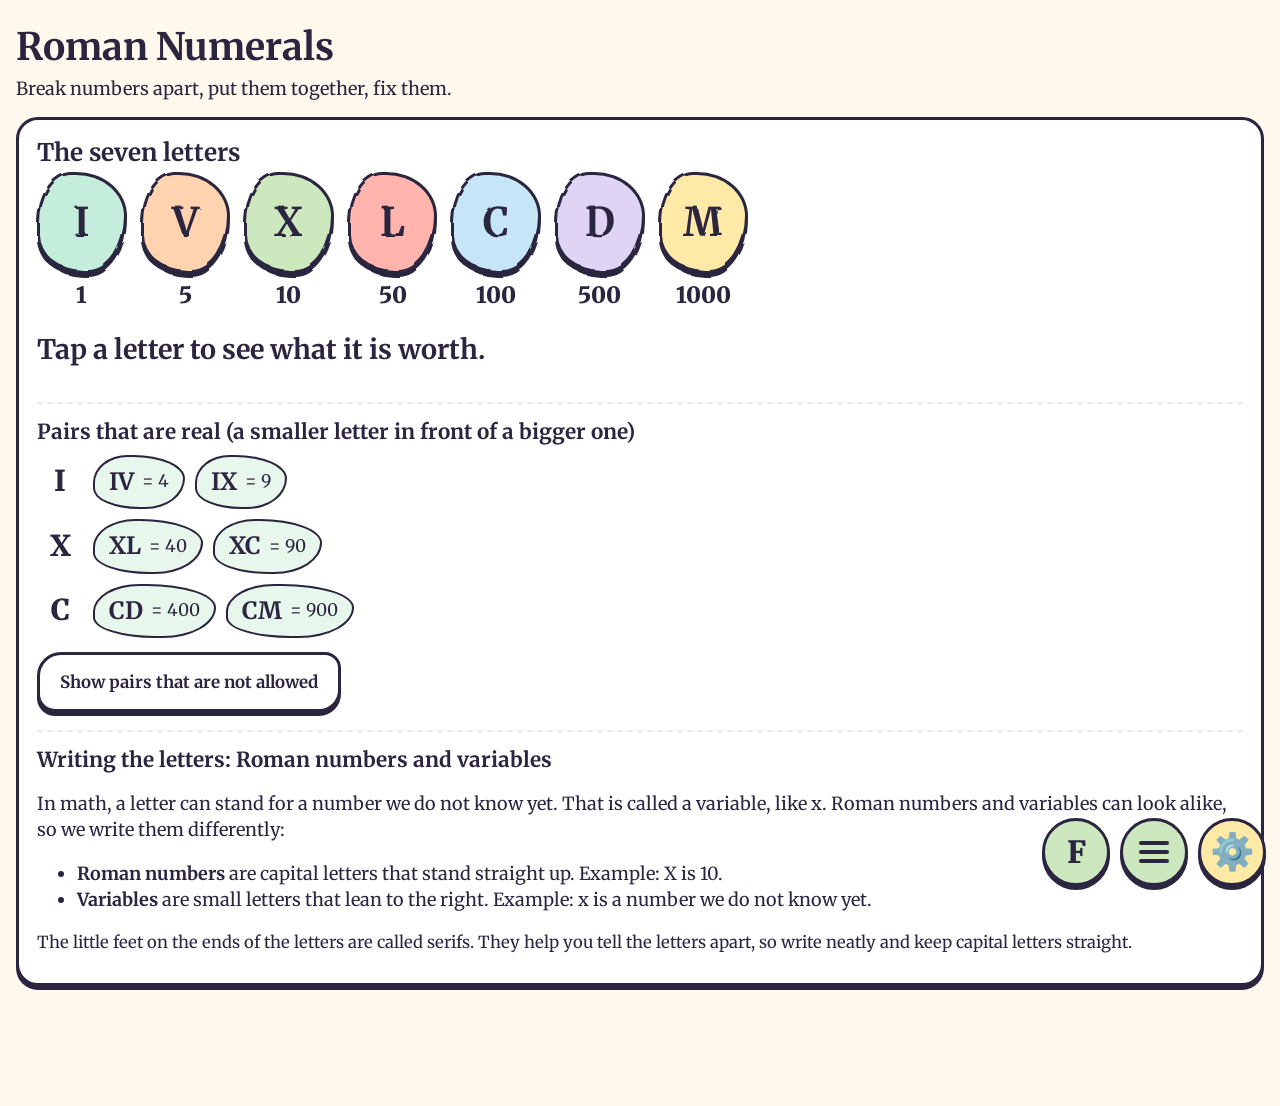
==== index.html @ a0f10895 "Group F, tab menu and gear in one lower-right row The three round buttons now sit in one fixed flex " ====
<!doctype html>
<html lang="en">
<head>
  <meta charset="utf-8">
  <meta name="viewport" content="width=device-width, initial-scale=1, viewport-fit=cover">
  <title>Roman Numerals</title>
  <link rel="stylesheet" href="base.css">
  <link id="look-css" rel="stylesheet" href="looks/sunny.css">
</head>
<body>
  <!-- Rough edges for tiles and boards -->
  <svg width="0" height="0" style="position:absolute" aria-hidden="true">
    <filter id="rough">
      <feTurbulence type="fractalNoise" baseFrequency="0.035" numOctaves="2" seed="7"/>
      <feDisplacementMap in="SourceGraphic" scale="4"/>
    </filter>
  </svg>

  <header class="top">
    <h1>Roman Numerals</h1>
    <p class="sub">Break numbers apart, put them together, fix them.</p>
  </header>

  <nav class="tabs drawer" id="tabs" role="tablist" aria-label="Tabs" hidden>
    <button class="tab-btn active" role="tab" data-tab="letters">Letters</button>
    <button class="tab-btn" role="tab" data-tab="rules">Rules</button>
    <button class="tab-btn" role="tab" data-tab="regroup">Regroup</button>
    <button class="tab-btn" role="tab" data-tab="fix">Fix It</button>
    <button class="tab-btn" role="tab" data-tab="addsub">Add &amp; Subtract</button>
    <button class="tab-btn" role="tab" data-tab="quiz">Quiz</button>
    <button class="tab-btn" role="tab" data-tab="history">Long Ago</button>
    <button class="tab-btn" role="tab" data-tab="purpose">Purpose</button>
  </nav>

  <main>
    <!-- LETTERS: the letters, then the pairs straight away -->
    <section class="tab active" id="tab-letters">
      <div class="layout single">
        <div class="play">
          <h2>The seven letters</h2>
          <div class="letter-row" id="letter-row"></div>
          <p class="big-value" id="letter-hint" aria-live="polite">Tap a letter to see what it is worth.</p>
          <div class="pair-box">
            <h3 id="pair-title">Pairs that are real</h3>
            <div class="pair-list" id="pair-list"></div>
            <button class="big-btn ghost" id="pair-more" type="button">Show pairs that are not allowed</button>
          </div>
          <div class="pair-box writing-box">
            <h3>Writing the letters: Roman numbers and variables</h3>
            <p>In math, a letter can stand for a number we do not know yet. That is called a variable, like x. Roman numbers and variables can look alike, so we write them differently:</p>
            <ul>
              <li><strong>Roman numbers</strong> are capital letters that stand straight up. Example: X is 10.</li>
              <li><strong>Variables</strong> are small letters that lean to the right. Example: x is a number we do not know yet.</li>
            </ul>
            <p class="note">The little feet on the ends of the letters are called serifs. They help you tell the letters apart, so write neatly and keep capital letters straight.</p>
          </div>
        </div>
      </div>
    </section>

    <!-- RULES: five rules on the left, examples on the right -->
    <section class="tab" id="tab-rules">
      <p class="note-box">These rules come from the ORMC unit notes. Rule IV is coming later.</p>
      <div class="split">
        <nav class="rule-list" id="rule-list" aria-label="Rules"></nav>
        <section class="play rule-panel" aria-live="polite">
          <h2 id="rule-title">Rule I</h2>
          <p id="rule-text"></p>
          <div id="rule-examples"></div>
        </section>
      </div>
      <p class="rules-foot">I one · V five · X ten · L fifty · C one hundred · D five hundred · M one thousand</p>
    </section>

    <!-- REGROUP: trading many small letters for one bigger one -->
    <section class="tab" id="tab-regroup">
      <div class="layout single">
        <div class="play">
          <h2>Trade many small letters for one bigger letter</h2>
          <p>Tap a card to watch the letters come together.</p>
          <div class="ladder" id="ladder"></div>

          <div class="pattern-box">
            <h3>Too many in a row? Use the short way</h3>
            <div class="short-forms" id="short-forms"></div>
          </div>

          <h2>Try it: add by putting letters together</h2>
          <p class="note">Put all the letters together. Break up any short ways. Put them in order. Make groups. Then write the short ways again.</p>
          <div class="workbench">
            <button class="big-btn" type="button" data-random="regroup" id="regroup-random" hidden>🎲 Random sum</button>
            <form class="entry" data-entry="regroup">
              <input id="regroup-input" type="text" autocomplete="off" placeholder="Or type your own, like XXVII + XVIII" maxlength="40" aria-label="Type a sum to regroup">
              <button class="big-btn" type="submit">Add it</button>
              <button class="big-btn ghost" type="button" data-undo="regroup">Undo</button>
            </form>
          </div>
          <div class="ledger" id="regroup-ledger" aria-live="polite"></div>
          <div class="controls">
            <button class="big-btn ghost" data-step="regroup" data-dir="-1">Back</button>
            <button class="big-btn ghost" data-play="regroup">Play steps</button>
            <button class="big-btn" data-step="regroup" data-dir="1">Next step</button>
          </div>
        </div>
      </div>
    </section>

    <!-- FIX IT: start with a bad numeral; rules broken sit above the steps -->
    <section class="tab" id="tab-fix">
      <div class="layout single">
        <div class="play">
          <div class="workbench">
            <div class="random-pair">
              <button class="big-btn" type="button" data-random="fixbad">🎲 Random wrong numeral</button>
              <button class="big-btn chili" type="button" data-random="fixbad" data-level="harder" aria-label="Harder wrong numeral, with two or more pairs broken" title="Harder: two or more pairs broken">🌶️</button>
            </div>
            <form class="entry" data-entry="fix">
              <input id="fix-input" type="text" autocomplete="off" placeholder="Or type your own, like IIII" maxlength="20" aria-label="Type your own numeral to fix">
              <button class="big-btn" type="submit">Fix it</button>
              <button class="big-btn ghost" type="button" data-undo="fix">Undo</button>
            </form>
          </div>
          <div class="verdict" id="fix-verdict" aria-live="polite"></div>
          <div class="rules-broken">
            <h3>Rules broken</h3>
            <ol class="broken" id="fix-rules"></ol>
          </div>
          <div class="ledger" id="fix-ledger" aria-live="polite"></div>
          <div class="controls">
            <button class="big-btn ghost" data-step="fix" data-dir="-1">Back</button>
            <button class="big-btn ghost" data-play="fix">Play steps</button>
            <button class="big-btn" data-step="fix" data-dir="1">Next step</button>
          </div>
        </div>
      </div>
    </section>

    <!-- ADD & SUBTRACT: one change per row; places lined up like a counting board -->
    <section class="tab" id="tab-addsub">
      <!-- One column: the working gets the full width, and How to read this sits below it. -->
      <div class="layout single">
        <div class="play">
          <div class="workbench">
            <div class="random-pair">
              <button class="big-btn" type="button" data-random="addsub">🎲 Random equation</button>
              <button class="big-btn chili" type="button" data-random="addsub" data-level="harder" aria-label="Harder random equation, with three numerals" title="Harder: three numerals">🌶️</button>
            </div>
            <form class="entry" data-entry="addsub">
              <input id="addsub-input" type="text" autocomplete="off" placeholder="Or type your own, like XLI + XIX" maxlength="40" aria-label="Type your own sum">
              <button class="big-btn" type="submit">Work it out</button>
              <button class="big-btn ghost" type="button" data-undo="addsub">Undo</button>
            </form>
          </div>
          <p class="think" id="addsub-think" hidden>Think first: what would you do next? Then press Next step.</p>
          <div class="ledger" id="addsub-ledger" aria-live="polite"></div>
          <div class="controls">
            <button class="big-btn ghost" data-step="addsub" data-dir="-1">Back</button>
            <button class="big-btn ghost" data-play="addsub">Play steps</button>
            <button class="big-btn ghost" data-all="addsub">Show all</button>
            <button class="big-btn" data-step="addsub" data-dir="1">Next step</button>
          </div>

          <section class="practice" aria-labelledby="practice-title">
            <h3 id="practice-title">Now practice explaining this problem and its answer</h3>
            <p class="note">Press Record, then explain each step out loud. Press Stop when you are done, and play it back to hear yourself. Recordings stay on this device, and they are gone when you close the page.</p>
            <p class="practice-problem" id="practice-problem" aria-live="polite">Make a problem first, then explain it.</p>
            <div class="controls">
              <button class="big-btn" type="button" id="rec-start">● Record</button>
              <button class="big-btn ghost" type="button" id="rec-stop" disabled>■ Stop</button>
            </div>
            <p class="note" id="rec-status" aria-live="polite"></p>
            <ol class="takes" id="takes"></ol>
          </section>
        </div>
        <aside class="ref">
          <h3>How to read this</h3>
          <p><strong>Regrouping</strong> (the usual way), all on one line: to take away, cross out what both numbers have, and trade a bigger letter down when one is missing. To add, put all the letters together. Then write what is left after the = sign and regroup it there (five I's make a V).</p>
          <p><strong>Counting board</strong> (in settings): line up the tens and ones, and work one column at a time.</p>
          <p class="note">These are two ways to practice. Change between them in settings.</p>
        </aside>
      </div>
    </section>

    <!-- QUIZ: letters and true / false / ambiguous -->
    <section class="tab" id="tab-quiz">
      <div class="layout">
        <div class="play">
          <div class="quiz-head">
            <span id="quiz-round">Round I</span>
            <span id="quiz-left"></span>
          </div>
          <div class="prompt" id="quiz-prompt"></div>
          <div class="options" id="quiz-options"></div>
          <p class="feedback" id="quiz-feedback" aria-live="polite"></p>
          <button class="big-btn" id="quiz-next" hidden>Next round</button>
        </div>
        <aside class="ref">
          <h3>How it works</h3>
          <p>Tap the answer. Five in a round. A miss comes back in a later round as a similar question.</p>
          <p class="note">Misses are kept only until you refresh the page, or until you press <strong>Forget my mistakes</strong> in settings.</p>
        </aside>
      </div>
    </section>

    <!-- LONG AGO -->
    <section class="tab" id="tab-history">
      <div class="history-grid">
        <article class="rule-card wide index-box" aria-labelledby="trivia-index">
          <h3 id="trivia-index">In this tab, at a glance</h3>
          <ul class="trivia-index">
            <li><a href="#trivia-app">Is this app how the Romans did it?</a>: how this app differs from counting stones on a board.</li>
            <li><a href="#trivia-math">How the Romans did math</a>: counting, adding and subtracting with stones.</li>
            <li><a href="#trivia-multiply">Multiplying with letters</a>: why it was hard, and what people probably did.</li>
            <li><a href="#trivia-compare">From the Roman way to our way</a>: the counting board compared with place value, and where our methods came from.</li>
            <li><a href="#trivia-other">Other ways to write numbers</a>: the Maya and China.</li>
            <li><a href="#trivia-past">Past 1000</a>, <a href="#trivia-zero">No zero</a>, <a href="#trivia-negative">No negative numbers</a>, <a href="#trivia-iv">IV or IIII?</a>: facts about the numerals themselves.</li>
            <li><a href="#trivia-time">Roman numbers through time</a>, <a href="#trivia-today">Where we still see them</a>, and <a href="#trivia-compare-table">Roman and our numbers</a>: a timeline, and where you can spot them now.</li>
            <li><a href="#trivia-multiply-tidbit">Did the Romans multiply?</a>: a short tidbit, with more to come.</li>
            <li><a href="#trivia-read">Read more</a>: sources for grown-ups.</li>
          </ul>
        </article>

        <article class="rule-card big-answer wide" id="trivia-app">
          <h3>Is this app how the Romans did it?</h3>
          <p>Not exactly. This app breaks numbers into letters, so you can see what each letter is worth. The Romans mostly counted with small stones on a board, and wrote only the answer with letters.</p>
        </article>

        <article class="rule-card wide" id="trivia-math">
          <h3>How the Romans did math</h3>
          <div class="subtabs" role="tablist" aria-label="Count, add or subtract">
            <button class="subtab active" data-sub="count" aria-pressed="true">Count</button>
            <button class="subtab" data-sub="add" aria-pressed="false">Add</button>
            <button class="subtab" data-sub="subtract" aria-pressed="false">Subtract</button>
          </div>
          <section class="subpanel active" data-panel="count">
            <p>They counted with small stones called <em>calculi</em>, Latin for "little stones". Each column is a place: tens, then ones.</p>
            <div class="figure" data-figure="4,7"></div>
            <p class="caption-small">47: 4 stones in the tens column, 7 in the ones.</p>
          </section>
          <section class="subpanel" data-panel="add">
            <p>Put the first number on the board. Then add the second number's stones to the same columns.</p>
            <h4>23 + 14</h4>
            <div class="demo" data-demo="add-simple"></div>
            <h4>27 + 18: a trade</h4>
            <p class="caption-small">7 + 8 is 15 ones. Ten ones trade for one ten.</p>
            <div class="demo" data-demo="add-carry"></div>
          </section>
          <section class="subpanel" data-panel="subtract">
            <p>Take the stones away. If a column is short, trade one stone from the column before for ten in this one. Romans had no negative numbers, so you trade first.</p>
            <h4>40 − 18</h4>
            <div class="demo" data-demo="subtract"></div>
          </section>
        </article>

        <article class="rule-card" id="trivia-past">
          <h3>Past 1000</h3>
          <p>The Romans put a line over a letter to make it a thousand times bigger. An overlined I is 1,000, which is the same as M. That is why this app stops at M.</p>
        </article>

        <article class="rule-card" id="trivia-zero">
          <h3>No zero</h3>
          <p>The Romans had no symbol for zero. In tables, they wrote the Latin word <em>nulla</em>, which means "none".</p>
        </article>

        <article class="rule-card" id="trivia-negative">
          <h3>No negative numbers</h3>
          <p>A sum below zero had no Roman answer. Roman accounts kept money <em>received</em> (<em>acceptum</em>) and money <em>spent</em> (<em>expensum</em>) in two lists.</p>
        </article>

        <article class="rule-card" id="trivia-iv">
          <h3>IV or IIII?</h3>
          <p>Both were used. The gates of the Colosseum use IIII for 4, but XL for 40. Clocks still use IIII. IV became the common form much later.</p>
        </article>

        <article class="rule-card wide" id="trivia-time">
          <h3>Roman numbers through time</h3>
          <ol class="timeline-visual">
            <li><span class="when">About 2,000 years ago</span><span class="what">Romans carve numbers in letters on buildings and monuments.</span></li>
            <li><span class="when">About 1,500 years ago</span><span class="what">In India, people learn to write numbers with place value and zero.</span></li>
            <li><span class="when">About 1,400 years ago</span><span class="what">Brahmagupta writes rules for doing math with zero (628 CE).</span></li>
            <li><span class="when">About 800 years ago</span><span class="what">Fibonacci brings these numbers to Europe (1202).</span></li>
            <li><span class="when">Today</span><span class="what">Roman numbers are still used for Super Bowls, clocks and book chapters.</span></li>
          </ol>
        </article>

        <article class="rule-card" id="trivia-today">
          <h3>Where we still see them</h3>
          <ul class="facts">
            <li><strong>Super Bowls.</strong> The NFL numbers them in Roman numerals. Super Bowl LIX was in February 2025.</li>
            <li><strong>Clocks.</strong> Many clock faces show IIII for 4.</li>
            <li><strong>Kings and queens.</strong> King Charles III.</li>
          </ul>
        </article>

        <article class="rule-card" id="trivia-compare-table">
          <h3>Roman and our numbers</h3>
          <table class="compare">
            <tr><th></th><th>Roman</th><th>Our numbers</th></tr>
            <tr><td>Symbols</td><td>I V X L C D M</td><td>0 1 2 3 4 5 6 7 8 9</td></tr>
            <tr><td>Zero</td><td>None</td><td>0</td></tr>
            <tr><td>Place</td><td>letters only</td><td>47 means 4 tens and 7 ones</td></tr>
          </table>
          <p class="note">Our numbers came from India, with zero and place value. That is why they are easier to add and subtract on paper.</p>
        </article>

        <article class="rule-card wide" id="trivia-multiply">
          <h3>Multiplying with letters</h3>
          <p>Adding and taking away are easy with letters, but multiplying is much harder. Nobody has found a Roman paper method for it. Most historians think Romans multiplied on the counting board, using pebbles and beads, and perhaps by doubling and halving.</p>
          <p>Our place-value numbers changed that. Each column holds one digit, so you can write the whole method on paper, column by column.</p>
          <p class="note">Historians still argue about exactly how Romans multiplied. The board is the best evidence; doubling is a likely guess.</p>
        </article>

        <article class="rule-card wide" id="trivia-compare">
          <h3>From the Roman way to our way</h3>
          <table class="compare">
            <tr><th></th><th>Counting board (stones)</th><th>Place value (ours)</th></tr>
            <tr><td>Where it was done</td><td>On a board, with pebbles</td><td>On paper, with digits</td></tr>
            <tr><td>Empty place</td><td>A blank line on the board</td><td>Zero</td></tr>
            <tr><td>Multiplying</td><td>Pebble by pebble, or by doubling</td><td>A grid of small products (the lattice method)</td></tr>
          </table>
          <p>The Indian system with zero reached Europe through Arabic mathematicians. Fibonacci's book of 1202 helped spread it. The grid for multiplying (the lattice method) came the same way, from India through Arab and Persian mathematicians. Fibonacci's book did not start it.</p>
        </article>

        <article class="rule-card" id="trivia-other">
          <h3>Other ways to write numbers</h3>
          <ul class="facts">
            <li><strong>The Maya (Central America).</strong> They counted in twenties, with a dot for one, a bar for five, and a shell for zero. Some say their zero was invented before the Indian one, but the dates are uncertain.</li>
            <li><strong>China.</strong> Counting rods were laid out on a board, and a place on the board gave the value. A blank space meant zero. They were used from long before Christ into the 1600s.</li>
          </ul>
        </article>

        <article class="rule-card" id="trivia-multiply-tidbit">
          <h3>Did the Romans multiply?</h3>
          <p>Most historians think yes. They multiplied on the counting board with pebbles, and maybe by doubling and halving. We do not know of a Roman way to multiply on paper with letters.</p>
          <p class="note">A tidbit for later: more examples will go here.</p>
        </article>

        <article class="rule-card wide" id="trivia-read">
          <h3>Read more (for grown-ups)</h3>
          <ul class="sources">
            <li><a href="https://en.wikipedia.org/wiki/Salamis_Tablet" target="_blank" rel="noopener">Salamis Tablet (Wikipedia)</a>: a Greek counting board of about 300 BCE, with its photograph</li>
            <li><a href="https://en.wikipedia.org/wiki/Roman_abacus" target="_blank" rel="noopener">Roman abacus (Wikipedia)</a>: the surviving hand abacus, and the counting board</li>
            <li><a href="https://en.wikipedia.org/wiki/Roman_numerals" target="_blank" rel="noopener">Roman numerals (Wikipedia)</a>: IV and IX, IIII on clock faces, and the Colosseum gates</li>
            <li><a href="https://arxiv.org/pdf/1206.4349" target="_blank" rel="noopener">Ancient Computers (arXiv)</a>: the seven columns of the hand abacus</li>
            <li><a href="https://cacm.acm.org/blogcacm/how-did-the-romans-calculate" target="_blank" rel="noopener">How did the Romans calculate? (ACM)</a></li>
            <li><a href="https://historyofinformation.com/detail.php?id=14" target="_blank" rel="noopener">Computus (History of Information)</a>: how <em>nulla</em> stood for zero</li>
            <li><a href="https://www.mentalfloss.com/article/24578/why-do-some-clocks-use-roman-numeral-iiii" target="_blank" rel="noopener">Why do some clocks use IIII? (Mental Floss)</a></li>
            <li><a href="https://doaj.org/article/a5e95ef46d4f4d79a282905f75a0bf1e" target="_blank" rel="noopener">Roman accounting terms (2023 article)</a></li>
            <li><a href="https://en.wikipedia.org/wiki/History_of_the_Hindu%E2%80%93Arabic_numeral_system" target="_blank" rel="noopener">History of the Hindu–Arabic numeral system (Wikipedia)</a></li>
            <li><a href="https://thenakedscientists.com/articles/questions/how-did-romans-multiply-their-numerals" target="_blank" rel="noopener">How did the Romans multiply their numerals? (Naked Scientists)</a>: doubling, and the counting board</li>
            <li><a href="https://en.wikipedia.org/wiki/Lattice_multiplication" target="_blank" rel="noopener">Lattice multiplication (Wikipedia)</a>: the grid method, and where it came from</li>
            <li><a href="https://en.wikipedia.org/wiki/Counting_rods" target="_blank" rel="noopener">Counting rods (Wikipedia)</a>: Chinese place value on a board</li>
            <li><a href="https://mayan.org/civilization/mayan-mathematics/" target="_blank" rel="noopener">Mayan mathematics (mayan.org)</a>: dot, bar and shell</li>
          </ul>
          <p class="note">Some dates and claims above come from popular web pages. Check them against a history book before quoting them in class. The Roman multiplication methods and the origin of the Maya zero are still uncertain.</p>
        </article>
      </div>
    </section>

    <!-- PURPOSE: why this site, what the children are learning, a note for parents, and every tab in detail -->
    <section class="tab" id="tab-purpose">
      <div class="history-grid">
        <article class="rule-card wide">
          <h2>Why we are doing this website</h2>
          <p>This website helps the children learn lesson six for the week of October twenty-sixth. It covers:</p>
          <ol class="purpose-list">
            <li>fixing Roman numerals, using the rules by ORMC (Tab IV, with the rules in Tab II)</li>
            <li>simple addition and subtraction with Roman numerals, without converting to Arabic numbers (Tab V)</li>
          </ol>
          <p>It also gives my child a way to do the homework on her own, with a quiz to warm up first (Tab VI).</p>
        </article>

        <article class="rule-card wide">
          <h2>For the learner: why we are doing this</h2>
          <p>Roman numerals are letters people used for counting long ago. You already know some, like I, V and X. In this lesson you will read them, fix them when they are wrong, and add and subtract them, without changing them into our numbers.</p>
          <p>Talk about these questions in class.</p>
          <ul class="think-list">
            <li>What do you enjoy most about this lesson?</li>
            <li>What do you find trickiest about Roman numerals?</li>
          </ul>
        </article>

        <article class="rule-card wide">
          <h2>A note to parents: why are we learning this?</h2>
          <p>This is a good question. The teacher's guide places it in a survey of the place-value system, noting that "students study Roman numerals, which are essentially decimal, but not place value" (page eight).</p>
          <h3>This is hard (an honest appraisal)</h3>
          <p>I still do not fully understand the purpose. Working on it with AI showed me how hard it is to explain what is going on and to write steps that make sense.</p>
          <p>My best reading is that the point is to add and subtract without going back to Arabic numerals, and to build a stronger foundation through steps that follow a method. That is my reading, not a certainty.</p>
          <h3>Rights and sharing</h3>
          <p>This website was made out of a parent's love for math, and from the frustration of watching my daughter struggle in a fast-paced class. I wanted something gentle she could work through at home, at her own speed.</p>
          <p>All rights are reserved by Oleg Gleizer and his organization, ORMC.</p>
          <p class="note">Feedback welcome. Please text me.</p>
        </article>

        <article class="rule-card wide">
          <details class="more-options">
            <summary>Show more: every tab, in detail</summary>
            <h3>Letters (Tab I)</h3>
            <p>The seven letters with their values in words. Pairs that exist are shown straight away; More shows pairs that never exist.</p>
            <h3>Rules (Tab II)</h3>
            <p>Each rule with examples: a short summary on the left and the full wording on the right. Rule four is still to come.</p>
            <h3>Regroup (Tab III)</h3>
            <p>A ladder of trades, such as five I's making a V. Tap a card to watch the letters come together.</p>
            <h3>Fix It (Tab IV)</h3>
            <p>A numeral written wrong on purpose, such as IIII or LXXXXVII. Press Next step to fix one part at a time.</p>
            <h3>Add &amp; Subtract (Tab V)</h3>
            <p>Type a sum such as XLI + XIX, or use the dice or chili for a random one. Each step makes one change, and the answer is regrouped after the equals sign.</p>
            <p class="note">Regrouping is the usual way. The counting board is a setting. Both are teaching models, not a documented Roman method.</p>
            <h3>Quiz (Tab VI)</h3>
            <p>Gentle warm-up questions on letters, and true or false statements about Roman numerals. A miss comes back later as a similar question.</p>
            <h3>Long Ago (Tab VII)</h3>
            <p>How people counted and wrote numbers long ago, from the Romans to the Maya and China. Numbers are allowed on this tab.</p>
            <h3>Purpose (Tab VIII)</h3>
            <p>This page: why the site exists, the questions for the learner, and the note for parents.</p>
            <h3>Tabs (triple-line menu, bottom right)</h3>
            <p>Tap the menu to show the tabs, then tap one to open it.</p>
            <h3>Settings (gear, bottom right)</h3>
            <p>Look, text size, step speed, calm motion, the Add &amp; Subtract method, and some ideas to try.</p>
          </details>
        </article>
      </div>
    </section>
  </main>

  <!-- Error panel: only shown when Show errors is on -->
  <div class="errors" id="errors" hidden>
    <strong>Errors</strong>
    <span id="errors-text"></span>
  </div>

  <div class="corner-row">
    <a class="corner-btn page-f" id="to-felix" href="felix.html" aria-label="F: go to the Felix page">F</a>
    <button class="corner-btn menu-btn" id="menu-btn" type="button" aria-label="Show tabs" aria-expanded="false" aria-controls="tabs">
      <svg viewBox="0 0 30 22" aria-hidden="true"><rect y="0" width="30" height="4" rx="2"/><rect y="9" width="30" height="4" rx="2"/><rect y="18" width="30" height="4" rx="2"/></svg>
    </button>
    <button class="gear" id="gear" aria-label="Settings" aria-expanded="false">⚙️</button>
  </div>
  <div class="drawer" id="drawer" hidden>
    <h3>Settings</h3>
    <h4>Look</h4>
    <div class="look-row" role="group" aria-label="Look">
      <button class="big-btn look-btn" data-look="candy" aria-pressed="false">Candy</button>
      <button class="big-btn look-btn" data-look="folder" aria-pressed="false">Folder</button>
      <button class="big-btn look-btn" data-look="garden" aria-pressed="false">Garden</button>
      <button class="big-btn look-btn" data-look="poster" aria-pressed="false">Poster</button>
      <button class="big-btn look-btn" data-look="sunny" aria-pressed="true">Sunny</button>
    </div>
    <h4>Pictures</h4>
    <a class="big-btn ghost" href="assets.html">Pictures to find (planning page)</a>
    <h4>Reading and motion</h4>
    <label class="field">Text size
      <select id="opt-size">
        <option value="normal">Normal</option>
        <option value="large">Large</option>
        <option value="xlarge">Extra large</option>
      </select>
    </label>
    <label class="field">Step speed
      <select id="opt-speed">
        <option value="3000">Slow</option>
        <option value="1600" selected>Normal</option>
        <option value="800">Quick</option>
      </select>
    </label>
    <label class="toggle"><input type="checkbox" id="opt-calm"> Calm motion (no bouncing)</label>
    <h4>Add &amp; Subtract</h4>
    <label class="field">How to add and take away
      <select id="opt-method">
        <option value="regroup" selected>Put letters together (regroup)</option>
        <option value="board">Counting board (by tens and ones)</option>
      </select>
    </label>
    <label class="toggle"><input type="checkbox" id="opt-showall"> Show all steps at once (off: one step at a time)</label>
    <h4>Regroup</h4>
    <label class="toggle"><input type="checkbox" id="opt-regroup-random"> Show the random button</label>
    <details class="more-options">
      <summary>Show more options</summary>
      <h4>Ideas to try</h4>
      <p class="note">Turn these on to see if they help. Tell me which to keep.</p>
      <label class="toggle"><input type="checkbox" id="opt-aloud"> Read each step aloud</label>
      <label class="toggle"><input type="checkbox" id="opt-bigtiles"> Bigger tiles</label>
      <label class="toggle"><input type="checkbox" id="opt-one"> Show only the current step</label>
      <h4>Help</h4>
      <label class="toggle"><input type="checkbox" id="opt-sound" checked> Sounds</label>
      <label class="toggle"><input type="checkbox" id="opt-pictures" checked> Pictures on steps</label>
      <label class="toggle"><input type="checkbox" id="opt-errors"> Show errors</label>
      <button class="big-btn" id="forget">Forget my mistakes</button>
      <p class="note" id="forget-note" aria-live="polite"></p>
    </details>
    <button class="big-btn ghost" id="drawer-close">Close</button>
  </div>

  <script src="roman.js"></script>
  <script src="shared.js"></script>
  <script src="app.js"></script>
</body>
</html>
---- base.css ----
/* Structure only. Every visual value (font, colour, border, radius, size, shadow) comes from a look file in looks/,
   which sets these variables: --font --font-size --font-head --paper --paper-image --card --card-ink --ink --ink-soft
   --edge --edge-style --r-card --r-btn --r-tile --r-tab --shadow --shadow-tile --btn-h --btn-fs --tile-w --tile-h --tile-fs
   --tile-ink --t-I --t-V --t-X --t-L --t-C --t-D --t-M --accent --good --bad --mark-good --mark-bad --link --dots
   --input-bg --filter --line-gap --gutter */

* { box-sizing: border-box; }

html { background: var(--paper); }

body {
  margin: 0;
  padding: 0 0 120px;
  font-family: var(--font);
  font-size: var(--font-size);
  line-height: 1.45;
  color: var(--ink);
  background-color: var(--paper);
  background-image: var(--paper-image, none);
  -webkit-tap-highlight-color: transparent;
}

h1, h2, h3, h4 { margin: 0.2em 0; color: var(--ink); line-height: 1.2; font-family: var(--font-head, var(--font)); }
h1 { font-size: 2.1em; }
h2 { font-size: 1.35em; }
h3 { font-size: 1.15em; }
h4 { font-size: 1.02em; margin-top: 0.8em; }
.sub, .hint, .note { margin: 0.2em 0 0.6em; }
.note { font-size: 0.92em; }

.top { padding: 16px var(--gutter, 16px) 4px; }

/* Tabs wrap onto more than one line rather than hiding tabs off to the side */
.tabs { display: flex; flex-wrap: wrap; gap: 10px; padding: 8px var(--gutter, 16px) 14px; }
.tab-btn {
  flex: 0 1 auto;
  min-height: 56px;
  padding: 0 18px;
  font: inherit;
  font-weight: bold;
  color: var(--ink);
  background: var(--card);
  border: var(--edge) var(--edge-style) var(--ink);
  border-radius: var(--r-tab);
  box-shadow: var(--shadow);
  cursor: pointer;
}
.tab-btn.active { background: var(--accent); transform: translateY(2px); box-shadow: none; }

main { padding: 0 var(--gutter, 16px); }
.tab { display: none; }
.tab.active { display: block; }

.layout { display: grid; gap: 16px; grid-template-columns: minmax(0, 1fr) minmax(240px, 320px); }
.play, .ref, .rule-card, .board, .drawer, .rule-panel {
  background: var(--card);
  color: var(--card-ink, var(--ink));
  border: var(--edge) var(--edge-style) var(--ink);
  border-radius: var(--r-card);
  box-shadow: var(--shadow);
}
.play, .ref { padding: 18px; }
.play > h2:first-child { margin-top: 0; }
@media (max-width: 760px) { .layout { grid-template-columns: 1fr; } }

/* Buttons and inputs */
.big-btn {
  min-height: var(--btn-h);
  padding: 0 20px;
  font: inherit;
  font-size: var(--btn-fs);
  font-weight: bold;
  color: var(--ink);
  background: var(--good);
  border: var(--edge) var(--edge-style) var(--ink);
  border-radius: var(--r-btn);
  box-shadow: var(--shadow);
  cursor: pointer;
}
.big-btn:active { transform: translateY(3px); box-shadow: none; }
.big-btn.ghost { background: var(--card); color: var(--card-ink, var(--ink)); }
.big-btn:disabled { opacity: 0.4; cursor: default; }
.big-btn:focus-visible, .tab-btn:focus-visible, .letter-row button:focus-visible, .look-btn:focus-visible, .rule-btn:focus-visible {
  outline: 4px solid var(--link);
  outline-offset: 3px;
}
.big-btn[aria-pressed="true"], .rule-btn[aria-pressed="true"] { outline: 4px solid var(--ink); outline-offset: 2px; }

.workbench { display: grid; gap: 12px; margin-bottom: 14px; }
.random-row { display: flex; flex-wrap: wrap; gap: 10px; }
.entry { display: flex; flex-wrap: wrap; gap: 10px; margin-bottom: 4px; }
.entry input {
  flex: 1 1 240px;
  min-height: var(--btn-h);
  padding: 0 16px;
  font: inherit;
  font-size: var(--btn-fs);
  color: #2b2540;
  background: var(--input-bg, #fff);
  border: var(--edge) var(--edge-style) var(--ink);
  border-radius: var(--r-btn);
  text-transform: uppercase;
}
.controls { display: flex; flex-wrap: wrap; gap: 10px; margin-top: 14px; }
.controls .big-btn { flex: 1 1 110px; }

/* Ledger: every shown step stays on screen, one under the other, newest at the bottom */
.ledger {
  display: grid;
  gap: 14px;
  align-content: start;
  min-height: 300px;
  max-height: 62vh;
  overflow-y: auto;
  padding: 4px 6px 4px 0;
}
.ledger .empty { font-size: 1.1em; margin: 40px 0; text-align: center; }
.step-row { display: grid; grid-template-columns: 38px minmax(0, 1fr); gap: 10px; align-items: start; }
.step-num {
  display: grid;
  place-items: center;
  width: 36px;
  height: 36px;
  font-weight: bold;
  color: #2b2540;
  background: var(--t-M);
  border: var(--edge) var(--edge-style) var(--ink);
  border-radius: 50%;
}
.step-row.current .step-num { background: var(--accent); }
.step-row .caption { font-size: 1.05em; margin: 2px 0 6px; }
.step-row .value { font-size: 1em; margin: 6px 0 0; font-weight: bold; }
.no-pictures .step-row .board, .no-pictures .eq-line { display: none; }

/* Equation line: the whole sum on one line, with parts that are done crossed out */
.eq-line { display: flex; flex-wrap: wrap; align-items: center; gap: 8px; margin: 4px 0 8px; font-size: 1.3em; font-weight: bold; }
.tok {
  padding: 4px 10px;
  border: 2px solid var(--ink);
  border-radius: var(--r-tile);
  background: #fff;
  color: #2b2540;
}
.tok.done { opacity: 0.35; text-decoration: line-through; }
.tok.focus { background: var(--t-M); box-shadow: 0 0 0 4px var(--link) inset; }
.tok.res { background: var(--good); }
.tok.new { background: var(--t-V); }
.eq-op { font-size: 1.1em; }
.eq-arrow { color: var(--link); }

/* Board and tiles */
.board {
  display: flex;
  flex-wrap: wrap;
  align-items: center;
  align-content: flex-start;
  gap: 10px;
  min-height: 90px;
  padding: 14px;
  background-image: radial-gradient(circle, var(--dots) 3px, transparent 4px);
  background-size: 24px 24px;
}
.board.empty-board { display: none; }
.caption { font-size: 1.05em; min-height: 2.4em; margin: 12px 0 4px; }
.value { font-size: 1.1em; font-weight: bold; margin: 0; }

.tile {
  display: grid;
  place-items: center;
  min-width: var(--tile-w);
  height: var(--tile-h);
  padding: 0 8px;
  font-size: var(--tile-fs);
  font-weight: bold;
  color: var(--tile-ink);
  border: var(--edge) var(--edge-style) var(--ink);
  border-radius: var(--r-tile);
  box-shadow: var(--shadow-tile);
  filter: var(--filter, none);
  transition: opacity 0.4s, transform 0.4s;
}
.tile.I { background: var(--t-I); }
.tile.V { background: var(--t-V); }
.tile.X { background: var(--t-X); }
.tile.L { background: var(--t-L); }
.tile.C { background: var(--t-C); }
.tile.D { background: var(--t-D); }
.tile.M { background: var(--t-M); }
.tile.pair { font-size: calc(var(--tile-fs) * 0.8); }
.tile.new { animation: pop 0.5s ease-out; }
.tile.cross { opacity: 0.3; transform: rotate(-7deg) scale(0.9); }

@keyframes pop {
  0% { transform: scale(0.2); opacity: 0; }
  70% { transform: scale(1.12); opacity: 1; }
  100% { transform: scale(1); }
}

/* Fix It: before and after boards, joined by an arrow */
/* Before → after sit on one line. If that would make the letters too small, they stack (app.js fitAll). */
.repair-pair { display: flex; flex-wrap: nowrap; gap: 8px; align-items: center; }
.repair-pair .board { flex: none; min-height: 0; padding: 10px; }
.repair-pair .arrow { flex: none; font-size: calc(1.8em * var(--fit, 1)); color: var(--link); font-weight: bold; }
.repair-pair.stacked { flex-direction: column; align-items: flex-start; }
.repair-pair.stacked .arrow { transform: rotate(90deg); margin-left: 24px; }

/* Fix It: rules broken, listed on the right */
.broken { margin: 0; padding-left: 0; list-style: none; display: grid; gap: 10px; }
.broken li { display: flex; align-items: center; gap: 10px; padding: 8px 10px; border: 2px solid var(--ink); border-radius: var(--r-tile); background: #fff; color: #2b2540; }
.broken li.fixed .mark { background: var(--mark-good); }
.broken .none { border: none; background: none; padding: 0; color: var(--ink); }

/* Reference column */
.tally { margin-top: 12px; }
.tally div { display: flex; justify-content: space-between; padding: 4px 0; border-bottom: 2px dashed var(--dots); }
.tally .total { font-weight: bold; }

/* Marks: green check and red X, drawn as shapes so they never look like a number */
.mark {
  display: inline-grid;
  place-items: center;
  flex: 0 0 auto;
  width: 1.8em;
  height: 1.8em;
  vertical-align: middle;
  border-radius: 50%;
  border: 2px solid var(--ink);
}
.mark svg { width: 70%; height: 70%; fill: none; stroke: #fff; stroke-width: 3.6; stroke-linecap: round; stroke-linejoin: round; }
.mark.good { background: var(--mark-good); }
.mark.bad { background: var(--mark-bad); }

/* Letters tab */
.letter-row { display: flex; flex-wrap: wrap; gap: 14px; margin-bottom: 18px; }
.letter-row button {
  display: grid;
  place-items: center;
  width: calc(var(--tile-w) * 1.4);
  height: calc(var(--tile-h) * 1.4);
  font: inherit;
  font-size: calc(var(--tile-fs) * 1.3);
  font-weight: bold;
  color: var(--tile-ink);
  border: var(--edge) var(--edge-style) var(--ink);
  border-radius: var(--r-tile);
  box-shadow: var(--shadow-tile);
  cursor: pointer;
}
.big-value { font-size: 1.5em; font-weight: bold; min-height: 2em; margin: 0; }
.letter-table { width: 100%; border-collapse: collapse; font-size: 1.25em; font-weight: bold; }
.letter-table td { padding: 6px 10px; border-bottom: 2px dashed var(--dots); color: var(--tile-ink); }
.letter-table td:first-child { width: 60px; text-align: center; border-radius: 12px; }
.letter-table td.I { background: var(--t-I); }
.letter-table td.V { background: var(--t-V); }
.letter-table td.X { background: var(--t-X); }
.letter-table td.L { background: var(--t-L); }
.letter-table td.C { background: var(--t-C); }
.letter-table td.D { background: var(--t-D); }
.letter-table td.M { background: var(--t-M); }

/* Rules: five buttons on the left, examples on the right */
.split { display: grid; gap: 16px; grid-template-columns: minmax(200px, 300px) minmax(0, 1fr); align-items: start; }
.rule-list { display: grid; gap: 10px; }
.rule-btn {
  min-height: var(--btn-h);
  padding: 8px 14px;
  font: inherit;
  font-size: var(--btn-fs);
  text-align: left;
  color: var(--ink);
  background: var(--card);
  border: var(--edge) var(--edge-style) var(--ink);
  border-radius: var(--r-btn);
  box-shadow: var(--shadow);
  cursor: pointer;
}
.rule-btn b { display: inline-grid; place-items: center; width: 1.6em; height: 1.6em; margin-right: 6px; border-radius: 50%; background: var(--t-M); color: #2b2540; border: 2px solid var(--ink); }
.rule-btn.active { background: var(--accent); }
.rule-panel { padding: 18px; }
.rule-panel p { margin: 0.3em 0 0.8em; }
.example { display: flex; flex-wrap: wrap; align-items: center; gap: 8px; margin: 10px 0; }
.strip {
  display: inline-block;
  padding: 6px 12px;
  font-weight: bold;
  font-size: 1.15em;
  color: #2b2540;
  background: #fff;
  border: 2px solid var(--ink);
  border-radius: var(--r-tile);
}
.arrow { font-size: 1.3em; font-weight: bold; }
.equals { font-weight: bold; }
.note-box { margin: 0 0 14px; padding: 10px 14px; background: var(--card); color: var(--card-ink, var(--ink)); border: 2px dashed var(--ink); border-radius: 14px; font-size: 0.92em; }
.rules-foot { font-weight: bold; text-align: center; margin-top: 16px; }

/* Quiz */
.quiz-head { display: flex; justify-content: space-between; font-weight: bold; margin-bottom: 8px; }
.prompt {
  display: grid;
  place-items: center;
  min-height: 130px;
  margin-bottom: 14px;
  font-size: 3em;
  font-weight: bold;
  background-image: radial-gradient(circle, var(--dots) 3px, transparent 4px);
  background-size: 24px 24px;
  border-radius: var(--r-card);
  text-align: center;
}
.prompt.long { font-size: 2em; }
.options { display: grid; grid-template-columns: repeat(2, minmax(0, 1fr)); gap: 12px; }
.options button { min-height: 76px; font-size: 1.3em; color: var(--ink); }
.options button.right { background: var(--good); }
.options button.wrong { background: var(--bad); }
.feedback { font-weight: bold; min-height: 2em; margin: 10px 0; }

/* Verdict line for Fix It */
.verdict { font-size: 1.15em; font-weight: bold; min-height: 1.6em; margin-bottom: 8px; }
.verdict.good { color: var(--mark-good); }
.verdict.bad { color: var(--mark-bad); }

/* History cards */
.rules { display: grid; gap: 14px; }
.rule-card { padding: 16px 18px; }
.rule-card p { margin: 0.3em 0 0.6em; }
.rule-card.big-answer { background: var(--t-M); color: #2b2540; }
.rule-card.big-answer h3 { color: #2b2540; }
.figure, .demo { display: grid; gap: 10px; margin: 8px 0; }
.demo .step p { margin: 0 0 4px; }
.board-art { display: block; width: 100%; max-width: 340px; height: auto; margin: 4px 0; }
.caption-small { font-size: 0.92em; margin: 0 0 6px; }
.sources, .facts, .timeline { margin: 0; padding-left: 20px; }
.sources li, .facts li, .timeline li { margin-bottom: 8px; }
.sources a { color: var(--link); font-weight: bold; }
.compare { width: 100%; border-collapse: collapse; font-size: 0.92em; margin: 8px 0; }
.compare th, .compare td { padding: 8px 6px; border-bottom: 2px dashed var(--dots); text-align: left; vertical-align: top; }

/* Error panel and settings */
.errors {
  position: fixed;
  left: 12px;
  right: 90px;
  bottom: 12px;
  padding: 12px 14px;
  color: #2b2540;
  background: #ffe0dc;
  border: var(--edge) var(--edge-style) var(--ink);
  border-radius: var(--r-card);
  z-index: 5;
}
.errors[hidden] { display: none; }
.gear {
  position: fixed;
  right: 14px;
  bottom: 14px;
  width: 68px;
  height: 68px;
  font-size: 2em;
  background: var(--t-M);
  border: var(--edge) var(--edge-style) var(--ink);
  border-radius: 50%;
  box-shadow: var(--shadow);
  cursor: pointer;
  z-index: 6;
}
/* Round corner buttons next to the gear: F goes to the Felix page, A goes back */
.corner-btn {
  position: fixed;
  right: 96px;
  bottom: 14px;
  display: grid;
  place-items: center;
  width: 68px;
  height: 68px;
  font: inherit;
  font-size: 1.7em;
  font-weight: 900;
  color: var(--ink);
  text-decoration: none;
  background: var(--t-X);
  border: var(--edge) var(--edge-style) var(--ink);
  border-radius: 50%;
  box-shadow: var(--shadow);
  z-index: 6;
}
.corner-btn:focus-visible { outline: 4px solid var(--link); outline-offset: 3px; }
/* F, the triple-line menu and the gear share one fixed row in the lower right */
.corner-row {
  position: fixed;
  right: 14px;
  bottom: 14px;
  z-index: 6;
  display: flex;
  gap: 10px;
  transform: translateZ(0);
}
.corner-row .corner-btn, .corner-row .gear { position: static; }
.corner-row .corner-btn { display: grid; }
.menu-btn svg { width: 30px; height: 22px; fill: currentColor; }
.tabs.drawer { margin: 0; max-width: none; }
.drawer {
  position: fixed;
  right: 14px;
  bottom: 96px;
  width: min(340px, calc(100vw - 28px));
  max-height: 70vh;
  overflow-y: auto;
  padding: 16px;
  z-index: 6;
}
.drawer[hidden] { display: none; }
.drawer h4 { margin-bottom: 6px; }
.look-row { display: grid; grid-template-columns: repeat(2, minmax(0, 1fr)); gap: 8px; margin-bottom: 8px; }
.look-btn { min-height: 52px; font-size: 1em; color: var(--ink); }
.toggle { display: flex; align-items: center; gap: 10px; min-height: 44px; }
.toggle input { width: 24px; height: 24px; }
.drawer .big-btn { width: 100%; margin-top: 10px; }
#forget-note { min-height: 1.4em; margin: 6px 0 0; }

@media (prefers-reduced-motion: reduce) {
  .tile.new { animation: none; }
  .tile { transition: none; }
}

/* Long Ago: cards flow into columns on wide screens; the wide ones span the full row */
.history-grid { display: grid; gap: 14px; grid-template-columns: repeat(auto-fit, minmax(300px, 1fr)); }
.history-grid .wide { grid-column: 1 / -1; }

/* Count / Add / Subtract: one box with three panels */
.subtabs { display: flex; flex-wrap: wrap; gap: 8px; margin: 8px 0 12px; }
.subtab {
  min-height: 48px;
  padding: 0 16px;
  font: inherit;
  font-weight: bold;
  color: var(--ink);
  background: var(--card);
  border: var(--edge) var(--edge-style) var(--ink);
  border-radius: var(--r-btn);
  box-shadow: var(--shadow);
  cursor: pointer;
}
.subtab.active { background: var(--accent); }
.subpanel { display: none; }
.subpanel.active { display: block; }

/* Demo steps sit side by side on wide screens, and stack on phones */
.demo { grid-template-columns: repeat(auto-fit, minmax(200px, 1fr)); align-items: start; }

/* Tiles can have their own font (the Roman numerals in a serif face in some looks) */
.tile, .letter-row button { font-family: var(--tile-font, inherit); }

/* Add & Subtract: the sum on one line */
.eq-line { font-size: 1.25em; }
.tok.right { background: #eef8ff; }
.tok.became { background: var(--t-V); }
.tok.focus { box-shadow: 0 0 0 4px var(--link) inset; }
.eq-sign { font-size: 1.5em; font-weight: 900; color: var(--ink); padding: 0 4px; }
.tok.appear { animation: pop-small 0.45s ease-out; }
@keyframes pop-small {
  0% { transform: scale(0.4); opacity: 0; }
  70% { transform: scale(1.08); opacity: 1; }
  100% { transform: scale(1); }
}

/* Letters: pairing panel */
.pair-box { margin-top: 18px; padding-top: 12px; border-top: 2px dashed var(--dots); }
.pair-list { display: flex; flex-wrap: wrap; gap: 10px; margin: 10px 0 14px; }
.pair-chip {
  display: inline-flex;
  align-items: center;
  gap: 8px;
  padding: 8px 14px;
  font-size: 1.25em;
  color: #2b2540;
  background: #fff;
  border: 2px solid var(--ink);
  border-radius: var(--r-tile);
}
.pair-chip b { font-size: 1.1em; }
.pair-chip span { font-size: 0.8em; }
.pair-chip.ok { background: #e8f7ec; }
.pair-chip.never { background: #ffe9e6; }
.letter-row button.picked { outline: 4px solid var(--ink); outline-offset: 3px; }
.ext-list { display: grid; gap: 6px; }
.ext-row { display: flex; justify-content: space-between; align-items: center; padding: 6px 10px; border-bottom: 2px dashed var(--dots); font-weight: bold; }
.ext-letter { font-size: 1.4em; font-family: var(--tile-font, inherit); }

/* Rules: full wording on the left, examples on the right */
.rule-list { display: grid; gap: 10px; align-content: start; }
.rule-btn {
  display: flex;
  align-items: flex-start;
  gap: 10px;
  min-height: var(--btn-h);
  padding: 10px 14px;
  font: inherit;
  font-size: 0.95em;
  line-height: 1.3;
  text-align: left;
  color: var(--ink);
  background: var(--card);
  border: var(--edge) var(--edge-style) var(--ink);
  border-radius: var(--r-btn);
  box-shadow: var(--shadow);
  cursor: pointer;
}
.rule-btn b { flex: 0 0 auto; }

/* Settings: labelled controls */
.field { display: flex; justify-content: space-between; align-items: center; gap: 10px; min-height: 44px; margin: 6px 0; }
.field select { font: inherit; min-height: 40px; padding: 0 8px; border: 2px solid var(--ink); border-radius: var(--r-tile); background: #fff; color: #2b2540; }

/* Long Ago: timeline with plain ages */
.timeline-visual { list-style: none; margin: 0; padding: 0; position: relative; }
.timeline-visual li {
  display: grid;
  grid-template-columns: minmax(150px, 200px) minmax(0, 1fr);
  gap: 12px;
  padding: 10px 0 10px 22px;
  border-left: 4px solid var(--ink);
  position: relative;
}
.timeline-visual li::before {
  content: '';
  position: absolute;
  left: -11px;
  top: 14px;
  width: 18px;
  height: 18px;
  border-radius: 50%;
  background: var(--t-M);
  border: 3px solid var(--ink);
}
.timeline-visual .when { font-weight: 900; }
.timeline-visual .what { font-size: 1em; }
@media (max-width: 560px) { .timeline-visual li { grid-template-columns: 1fr; } }

/* Text size */
html[data-size="large"] body { zoom: 1.15; }
html[data-size="xlarge"] body { zoom: 1.3; }

/* Calm motion: nothing bounces or slides */
html[data-calm="on"] *, html[data-calm="on"] *::before, html[data-calm="on"] *::after {
  animation: none !important;
  transition: none !important;
}

/* Page width: each look sets --page-width (Folder 80%, Candy 90%, Garden a narrow column) */
.top, main, .tabs { max-width: var(--page-width, none); margin-left: auto; margin-right: auto; }

/* Letters: the letters, then the pairs straight away */
.layout.single { grid-template-columns: 1fr; }
.pair-box { margin-top: 18px; padding-top: 12px; border-top: 2px dashed var(--dots); }
.pair-list { display: grid; gap: 10px; margin: 10px 0 14px; }
.pair-group { display: flex; flex-wrap: wrap; align-items: center; gap: 10px; }
.pair-first { min-width: 1.6em; font-size: 1.6em; font-weight: 900; text-align: center; }
.pair-chip { display: inline-flex; align-items: center; gap: 8px; padding: 8px 14px; font-size: 1.2em; color: #2b2540; background: #fff; border: 2px solid var(--ink); border-radius: var(--r-tile); }
.pair-chip b { font-size: 1.1em; }
.pair-chip span { font-size: 0.8em; }
.pair-chip.ok { background: #e8f7ec; }
.pair-chip.never { background: #ffe9e6; }

/* Fix It: rules broken sit above the steps, in one row that wraps */
.rules-broken { margin: 6px 0 12px; }
.rules-broken h3 { margin: 0 0 6px; }
.rules-broken .broken { display: flex; flex-wrap: wrap; gap: 8px; }
.rules-broken .broken li { display: inline-flex; padding: 6px 10px; }

/* Add & Subtract: the working window, separate from the caption */
.work {
  padding: 12px 14px;
  margin: 6px 0 8px;
  background: #fff;
  color: #2b2540;
  border: var(--edge) var(--edge-style) var(--ink);
  border-radius: 16px;
  background-image: radial-gradient(circle, var(--dots) 2px, transparent 3px);
  background-size: 22px 22px;
}
.eq-plus { font-size: 0.9em; opacity: 0.7; padding: 0 2px; }

/* Long Ago: one picture, moved by a slider */
.scrub { display: grid; gap: 8px; margin: 8px 0; }
.scrub-picture svg { width: 100%; max-width: 340px; height: auto; display: block; }
.scrub-slider { width: 100%; max-width: 340px; accent-color: var(--link); }
.scrub-caption { font-weight: bold; min-height: 2.4em; margin: 0; }

/* A slider demo stacks its parts in one column, even inside the two-column demo grid */
.demo.scrub-box { grid-template-columns: 1fr; }

/* Ideas to try (settings) */
html[data-tiles="big"] .tile { min-width: calc(var(--tile-w) * 1.3); height: calc(var(--tile-h) * 1.2); font-size: calc(var(--tile-fs) * 1.2); }
html[data-one="on"] .ledger .step-row:not(.current) { display: none; }

/* Add & Subtract: place boxes (thousands, hundreds, tens, ones), like the columns of a counting board */
.place-row { display: flex; flex-wrap: wrap; gap: 10px; }
.place-box {
  flex: 1 1 150px;
  min-width: 0;
  padding: 8px 10px;
  background: #fff;
  color: #2b2540;
  border: 2px solid var(--ink);
  border-radius: 14px;
}
.place-box.focus { background: #fffbe6; box-shadow: 0 0 0 4px var(--link); }
.place-label { font-size: 0.75em; font-weight: bold; text-transform: uppercase; letter-spacing: 0.06em; opacity: 0.75; }
.place-body { display: flex; flex-wrap: wrap; align-items: center; gap: 6px; margin-top: 4px; font-size: 1.25em; font-weight: bold; }
.place-items { display: inline-flex; flex-wrap: wrap; align-items: center; gap: 6px; }
.place-items.was { opacity: 0.45; text-decoration: line-through; }
.place-empty { font-size: 0.8em; font-style: italic; opacity: 0.6; }
.place-box .tok { font-family: var(--tile-font, inherit); }

/* Regroup: the ladder of trades. Each card is a button; a tap slides the small letters into the big one. */
.ladder { display: grid; gap: 12px; grid-template-columns: repeat(auto-fit, minmax(280px, 1fr)); margin: 10px 0 18px; }
.ladder-card {
  display: grid;
  grid-template-columns: minmax(0, 1fr) auto auto;
  grid-template-areas: 'loose arrow merged' 'caption caption caption';
  align-items: center;
  gap: 8px 10px;
  padding: 12px;
  font: inherit;
  text-align: left;
  color: #2b2540;
  background: #fff;
  border: 2px solid var(--ink);
  border-radius: 16px;
  box-shadow: var(--shadow);
  cursor: pointer;
}
.ladder-loose { grid-area: loose; display: flex; flex-wrap: wrap; gap: 4px; }
.ladder-card .arrow { grid-area: arrow; color: var(--link); }
.ladder-merged { grid-area: merged; transition: transform 0.4s ease-out; }
.ladder-caption { grid-area: caption; margin: 0; font-weight: bold; }
.ladder-loose .tile { min-width: 40px; height: 46px; font-size: 1.3rem; transition: transform 0.45s ease-in, opacity 0.45s ease-in; }
.ladder-card.merged .ladder-loose .tile { transform: translateX(60px) scale(0.4); opacity: 0; }
.ladder-card.merged .ladder-merged { transform: scale(1.25); }
.ladder-card.merged { background: #fffbe6; }

.pattern-box { margin: 14px 0; padding: 12px 14px; border: 2px dashed var(--ink); border-radius: 16px; }
.pattern-box h3 { margin-top: 0; }
.pattern-chain { display: flex; flex-wrap: wrap; align-items: center; gap: 8px; }
.pattern-chain .tile { min-width: 46px; height: 52px; font-size: 1.4rem; }
.chain-step { font-weight: bold; color: var(--link); }
.short-forms .example { margin: 6px 0; }

/* Add & Subtract: the whole equation on top of each row, and every row on the page at once (no inner scroll) */
#addsub-ledger { max-height: none; overflow-y: visible; }
.eq-full { display: flex; flex-wrap: wrap; align-items: center; gap: 8px; margin: 0 0 10px; padding-bottom: 8px; border-bottom: 2px dashed var(--ink); font-size: 1.3em; font-weight: bold; font-family: var(--tile-font, inherit); }
.eq-num { display: inline-flex; gap: 2px; }
.eq-num .tok { padding: 4px 8px; }
.step-row div.caption { margin: 2px 0 6px; }
.step-row div.caption p { margin: 0 0 2px; }
.eq-full:last-child { border-bottom: 0; margin: 0; padding: 0; }

/* Fit: one numeral is never split over two lines. app.js sets --fit below one when a line is too wide,
   and the letters, bubbles and gaps on that line shrink with it. */
.step-row .board, .eq-full, .eq-line, .place-body, .place-items, .eq-num { flex-wrap: nowrap; }
.step-row .fit, .repair-pair { overflow: hidden; }
.step-row .board { gap: calc(10px * var(--fit, 1)); padding: calc(12px * var(--fit, 1)); min-height: 0; }
html .step-row .tile {
  min-width: calc(var(--tile-w) * var(--fit, 1) * var(--big, 1));
  height: calc(var(--tile-h) * var(--fit, 1) * var(--big, 1));
  padding: 0 calc(8px * var(--fit, 1));
  font-size: calc(var(--tile-fs) * var(--fit, 1) * var(--big, 1));
}
html .step-row .tile.pair { font-size: calc(var(--tile-fs) * 0.8 * var(--fit, 1) * var(--big, 1)); }
html[data-tiles="big"] { --big: 1.25; }
.eq-full { font-size: calc(1.3em * var(--fit, 1)); gap: calc(8px * var(--fit, 1)); }
.eq-line { font-size: calc(1.3em * var(--fit, 1)); gap: calc(8px * var(--fit, 1)); }
.place-body { font-size: calc(1.25em * var(--fit, 1)); }

/* A replacement: the letters just put in sit together over one underline, like a bracket,
   so it is clear which letters took the place of the faded ones. */
.made {
  position: relative;
  display: inline-flex;
  align-items: center;
  gap: inherit;
  padding-bottom: 12px;
  margin-bottom: -4px;
}
.made::after {
  content: '';
  position: absolute;
  left: 2px;
  right: 2px;
  bottom: 0;
  height: 7px;
  border: 3px solid var(--link);
  border-top: 0;
  border-radius: 0 0 8px 8px;
}
.board .made, .eq-num .made { gap: inherit; }
.eq-num .made { padding-bottom: 8px; }
.eq-num .made::after { height: 5px; border-width: 2px; }
.eq-full .tok, .eq-line .tok, .place-body .tok { padding: 0.15em 0.4em; }
.eq-num { gap: calc(3px * var(--fit, 1)); }
.eq-full.wrap { flex-wrap: wrap; row-gap: 6px; }

/* Narrow screens: less padding around the working, so the letters keep more room */
@media (max-width: 560px) {
  #tab-addsub .play, #tab-fix .play, #tab-regroup .play { padding: 10px; }
  .step-row { grid-template-columns: 28px minmax(0, 1fr); gap: 6px; }
  .step-row .step-num { width: 28px; height: 28px; font-size: 0.75em; }
  .work { padding: 8px; }
  .step-row .board { padding: calc(8px * var(--fit, 1)); }
}
.run { display: inline-flex; flex-wrap: nowrap; align-items: center; gap: inherit; }
.step-row .board.wrap { flex-wrap: wrap; row-gap: calc(10px * var(--fit, 1)); }
.repair-pair.stacked .board { max-width: 100%; }
.step-row .board.wrap .made { flex-wrap: wrap; row-gap: calc(10px * var(--fit, 1)); }

/* The entry box never pushes the page wider than a phone screen */
.entry input { min-width: 0; max-width: 100%; box-sizing: border-box; }
.entry .big-btn { max-width: 100%; }
.workbench > *, .entry > * { min-width: 0; }

/* Regrouping on one line: the side being worked (left of =, then right of =) is in focus */
.eq-full .side { display: inline-flex; flex-wrap: nowrap; align-items: center; gap: inherit; padding: 4px 6px; border-radius: 12px; }
.eq-full .side.on { background: var(--t-M); box-shadow: 0 0 0 2px var(--link) inset; }
.eq-full.wrap .side { flex-wrap: wrap; row-gap: 6px; }
.tok.gone { opacity: 0.3; }
.tok.ask { border-style: dashed; opacity: 0.7; }
.eq-full .tok.focus { box-shadow: none; background: #fff; }
.eq-full .made { margin-bottom: 0; padding-bottom: 9px; }
.eq-full .side { padding-bottom: 6px; }
.eq-full.piles .eq-num.pile, .eq-full.piles .pile .made { flex-wrap: wrap; row-gap: 6px; }

/* Add & Subtract: a prompt to think before the next step. It is only shown while steps are left to reveal. */
.think { margin: 0 0 10px; padding: 10px 14px; border: 2px dashed var(--ink); border-radius: 14px; font-weight: bold; }
.think[hidden] { display: none; }

/* Settings: less-used options sit under a disclosure, so the first groups stay short */
.more-options { margin: 10px 0 6px; }
.more-options > summary { cursor: pointer; min-height: 44px; display: flex; align-items: center; font-weight: bold; }
.big-btn[hidden] { display: none; }

/* Purpose tab: lists and headings for the lesson, the learner's questions and the parents' note */
#tab-purpose h2 { margin: 0 0 8px; font-size: 1.25em; }
#tab-purpose .purpose-list, #tab-purpose .think-list { padding-left: 1.4em; margin: 8px 0; }
#tab-purpose .purpose-list li, #tab-purpose .think-list li { margin: 6px 0; font-size: 1.05em; }
#tab-purpose .more-options h3 { margin: 16px 0 4px; font-size: 1.05em; }
#tab-purpose .more-options p { margin: 0 0 6px; }

/* Add & Subtract: the dice (easy) and the chili (harder), side by side */
.random-pair { display: flex; gap: 10px; align-items: stretch; }
.random-pair .big-btn:first-child { flex: 1 1 auto; }
.random-pair .chili { flex: 0 0 auto; min-width: var(--btn-h); font-size: 1.4em; }

/* Add & Subtract: record and play back, at the bottom of the tab */
.practice { margin-top: 22px; padding: 14px 16px; border: 2px dashed var(--ink); border-radius: 16px; }
.practice h3 { margin: 0 0 6px; }
.practice-problem { font-weight: bold; margin: 6px 0; }
.takes { list-style: none; padding: 0; margin: 10px 0 0; display: grid; gap: 10px; }
.takes li { display: grid; gap: 4px; }
.takes audio { width: 100%; max-width: 480px; }
.practice #rec-start:disabled, .practice #rec-stop:disabled { opacity: 0.45; }

/* Long Ago: the quick index at the top */
.index-box { background: var(--card, #fff); }
.trivia-index { margin: 6px 0 0; padding-left: 1.2em; }
.trivia-index li { margin: 6px 0; }
.trivia-index a { font-weight: bold; }

/* Felix's page: spiral, staircase, squares to scale, and the counting board */
.felix-art { display: block; width: 100%; max-width: 420px; height: auto; margin: 8px auto 4px; }
.stairs { display: flex; flex-wrap: wrap; align-items: flex-end; gap: 6px; min-height: 200px; margin: 12px 0 4px; }
.stair-col { display: flex; align-items: flex-end; }
.stair-col .tile { width: 52px; min-width: 0; height: 52px; padding: 0; font-size: 1.1em; }
.stair-step { align-self: center; font-weight: 900; font-size: 1.05em; color: var(--link); }
.tile-row { display: flex; flex-wrap: wrap; align-items: flex-end; gap: 10px; margin: 16px 0 4px; }
.tile-cell { display: flex; flex-direction: column; align-items: center; gap: 6px; }
.tile-sq { border: var(--edge) var(--edge-style) var(--ink); border-radius: var(--r-tile); box-shadow: var(--shadow-tile); }
.tile-sq.I { background: var(--t-I); } .tile-sq.V { background: var(--t-V); } .tile-sq.X { background: var(--t-X); }
.tile-sq.L { background: var(--t-L); } .tile-sq.C { background: var(--t-C); } .tile-sq.D { background: var(--t-D); }
.tile-sq.M { background: var(--t-M); }
.tile-label { font-weight: bold; font-size: 0.95em; }
.rods { display: flex; flex-wrap: wrap; justify-content: center; gap: 8px; margin: 16px 0 8px; }
.rod { display: flex; flex-direction: column; align-items: center; gap: 8px; width: 72px; }
.rod-bar { width: 100%; height: 6px; background: var(--ink); border-radius: 3px; }
.bead { display: grid; place-items: center; width: 40px; height: 40px; border: var(--edge) var(--edge-style) var(--ink); border-radius: 50%; background: #fff; color: #2b2540; font-weight: 900; }
.bead.on.five { background: var(--t-V); }
.bead.on.one { background: var(--t-I); }
.rod-name { font-size: 0.85em; color: var(--ink-soft); }
.rods-parts { margin-top: 10px; }
.rods-parts p { margin: 0.3em 0; }

/* Felix's page, round two: spiral you scroll, shake bucket, tappable beads */
.spiral-box { touch-action: none; cursor: ns-resize; border-radius: var(--r-card); }
.spiral-box:focus-visible { outline: 4px solid var(--link); outline-offset: 4px; }
.bucket { display: block; width: 100%; height: 280px; margin: 8px 0 12px; }
button.bead { font: inherit; padding: 0; cursor: pointer; color: #2b2540; }
button.bead:focus-visible { outline: 4px solid var(--link); outline-offset: 3px; }
.rods-parts .label { display: inline-block; min-width: 6.5em; font-size: 0.8em; color: var(--ink-soft); }

/* Letter tiles with their Arabic value on a row just below, outside the tile */
.letter-cell { display: flex; flex-direction: column; align-items: center; gap: 6px; }
.letter-num { font-size: 1.25em; font-weight: 900; color: var(--ink); }

/* Felix's page, round three */
.spiral-box { position: relative; }
.counter { position: absolute; left: 10px; bottom: 8px; text-align: left; pointer-events: none; }
.counter-roman { font-size: 1.7em; font-weight: 900; line-height: 1.1; }
.counter-arabic { font-size: 1.1em; font-weight: 700; color: var(--ink-soft); }
.pair-lines { display: flex; flex-direction: column; }
.pair-lines.center, .controls.center { align-items: center; justify-content: center; text-align: center; }
.controls.center .big-btn { flex: 0 0 auto; min-width: 96px; }
.tile-num { font-size: 0.85em; font-weight: 700; color: var(--ink-soft); }
.tile-label { line-height: 1.1; }
.source-note { margin-top: 14px; font-size: 0.8em; color: var(--ink-soft); }
.source-note a { color: var(--link); }

/* Steps: blocks climb onto the sketched stairs */
.block-new { animation: climb 0.5s ease-out; transform-box: fill-box; }
@keyframes climb { from { transform: translate(-30px, 30px); opacity: 0; } to { transform: none; opacity: 1; } }

/* Shake: the pieces pour from the top right into the bucket */
.shake-top { display: flex; align-items: center; gap: 16px; margin-bottom: 10px; }
.shake-top .big-btn { flex: 0 0 auto; min-width: 80px; }
.bucket-box { position: relative; width: min(240px, 100%); height: 340px; margin: 8px auto 12px; overflow: hidden; }
.bucket-outline { position: absolute; inset: 0; width: 100%; height: 100%; fill: none; stroke: var(--ink); stroke-width: 1.2; vector-effect: non-scaling-stroke; }
.bucket-outline path { stroke-width: 3; vector-effect: non-scaling-stroke; }
.token { position: absolute; display: grid; place-items: center; font-weight: 900; color: #2b2540; border-radius: 10px;
  left: 0; top: 0; will-change: transform; }

/* Rods: bars in one line, the amount under each rod, colour bars matching raw and organized */
.bead.placeholder { visibility: hidden; }
.rod-amount { min-width: 2.5em; text-align: center; font-weight: 900; border-bottom: 6px solid transparent; padding-bottom: 2px; }
.grp { display: inline-block; border-bottom: 6px solid transparent; padding: 0 2px 2px; margin-right: 4px; }

/* Board: tap a row to add a pebble */
.board-hit { cursor: pointer; }
.pebble-new { animation: pop-small 0.45s ease-out; transform-box: fill-box; transform-origin: center; }

/* Maya and doubling */
.side-by-side { display: flex; align-items: center; gap: 20px; flex-wrap: wrap; }
.maya-art { width: 140px; height: auto; }
.double-sum { margin-bottom: 10px; }
.double-rows { display: grid; gap: 8px; margin-bottom: 12px; }
.double-row { display: grid; grid-template-columns: 28px 1fr 1fr; align-items: center; gap: 10px; padding: 6px 10px; border-bottom: 2px dashed var(--dots); }
.double-row.crossed .double-cell { opacity: 0.35; text-decoration: line-through; }
.double-cell .cell-roman { font-size: 1.3em; font-weight: 900; }
.double-cell .cell-arabic { font-size: 0.85em; color: var(--ink-soft); }
.light { width: 22px; height: 22px; border-radius: 50%; border: 3px solid var(--ink); background: transparent; }
.light.on { background: #ffd23f; box-shadow: 0 0 10px #ffd23f; }

/* Round four: drag the clock; tall buttons and no double-tap zoom on phones */
.clock-drag { touch-action: none; cursor: grab; }
.big-btn, .tab-btn, button { touch-action: manipulation; }
.big-btn.tall { min-height: calc(var(--btn-h, 56px) * 2); }

/* Halve and double, step by step */
.double-row.now { outline: 3px solid var(--link); outline-offset: 2px; animation: pop-small 0.45s ease-out; }
#double-note { min-height: 2.2em; font-weight: bold; }
.controls.tri .big-btn { flex: 1 1 0; min-width: 0; }

/* Stairs legend: dashed swatches match the dashed guides */
.legend { font-size: 0.85em; margin: 2px 0 10px; }
.legend .sw { display: inline-block; width: 22px; border-top: 3px dashed; vertical-align: middle; margin: 0 4px 0 10px; }
.legend .sw.roman { border-color: #2e86c1; }
.legend .sw.arabic { border-color: #27ae60; }
.legend .sw.binary { border-color: #8e44ad; }
---- looks/sunny.css ----
@import url('https://fonts.googleapis.com/css2?family=Merriweather:wght@400;700;900&display=swap');
/* Sunny: cream paper, serif type, thick outlines, rough tiles. */
:root, html {
  --font: "Merriweather", Georgia, "Times New Roman", serif;
  --font-head: "Merriweather", Georgia, serif;
  --font-size: 18px;
  --paper: #fff8ec;
  --paper-image: none;
  --card: #ffffff;
  --card-ink: #2b2540;
  --ink: #2b2540;
  --ink-soft: #5b5470;
  --edge: 3px;
  --edge-style: solid;
  --r-card: 22px;
  --r-btn: 24px 16px 22px 18px;
  --r-tile: 40% 60% 46% 54% / 54% 46% 60% 40%;
  --r-tab: 28px 18px 26px 16px;
  --shadow: 0 4px 0 #2b2540;
  --shadow-tile: 0 4px 0 #2b2540;
  --btn-h: 60px;
  --btn-fs: 1.05rem;
  --tile-w: 64px;
  --tile-h: 72px;
  --tile-fs: 1.9rem;
  --tile-ink: #2b2540;
  --t-I: #c4eedb; --t-V: #ffd2b0; --t-X: #cde8bf; --t-L: #ffb4ad;
  --t-C: #c6e6f8; --t-D: #e0d4f5; --t-M: #ffe9a6;
  --accent: #ffe9a6;
  --good: #cde8bf;
  --bad: #ffb4ad;
  --mark-good: #2e9e5b;
  --mark-bad: #d8372b;
  --link: #1f4fa8;
  --dots: #2b254018;
  --input-bg: #ffffff;
  --filter: url(#rough);
  --line-gap: 14px;
  --gutter: 16px;
  --page-width: none;
  --tile-font: "Merriweather", Georgia, serif;
}
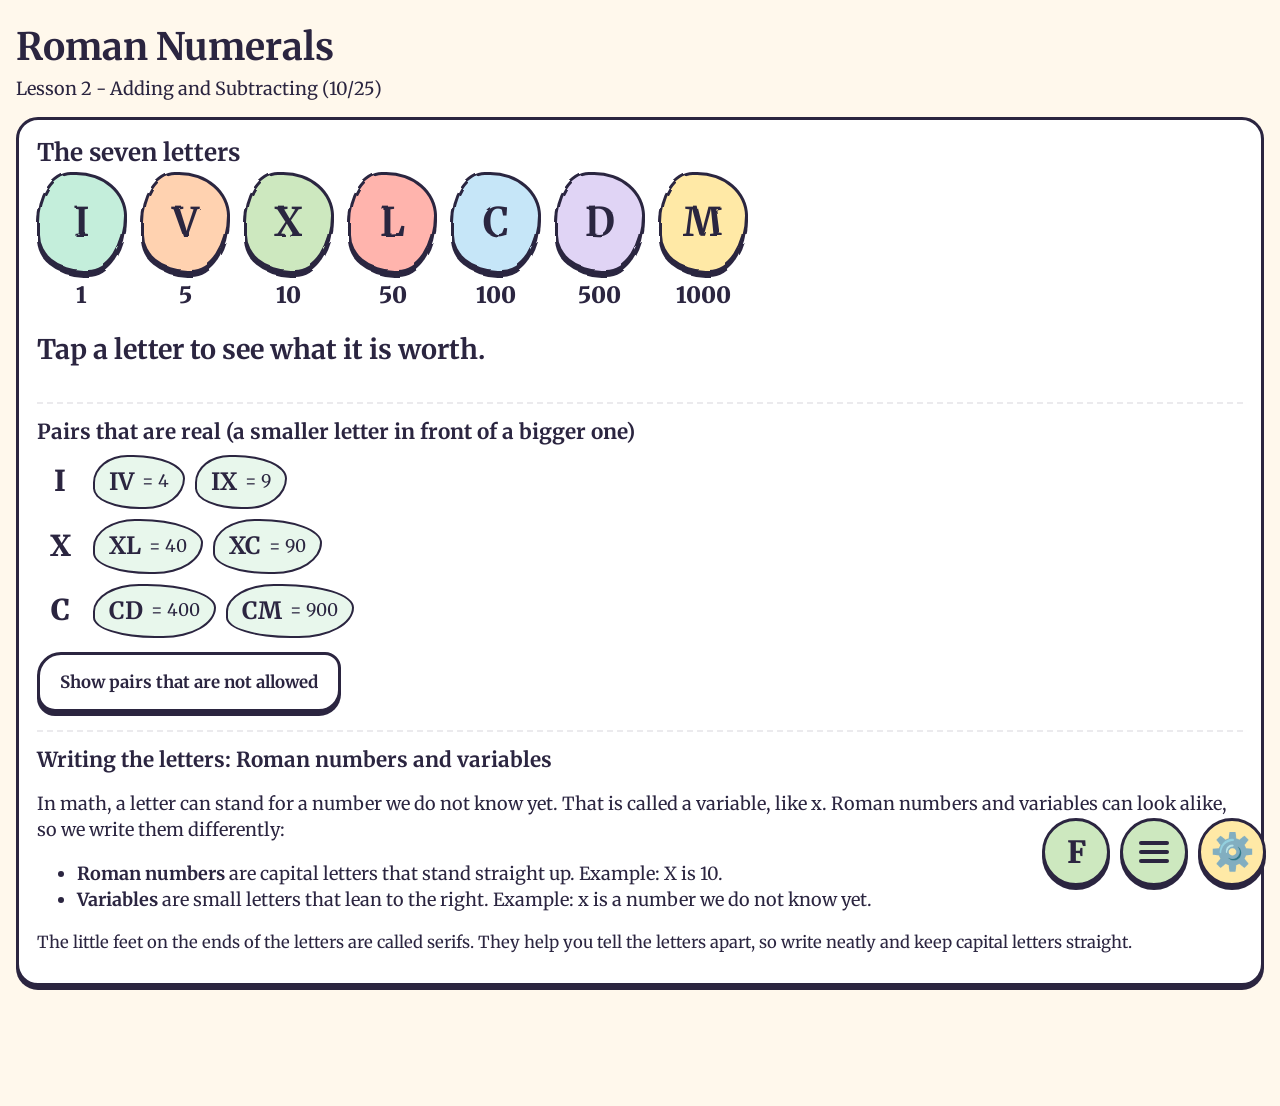
==== commit 04698157: "Change header subtitle to the lesson title Co-Authored-By: Claude Haiku 5.5 <noreply@anthropic.com> " ====
--- a/index.html
+++ b/index.html
@@ -18,7 +18,7 @@
 
   <header class="top">
     <h1>Roman Numerals</h1>
-    <p class="sub">Break numbers apart, put them together, fix them.</p>
+    <p class="sub">Lesson 2 - Adding and Subtracting (10/25)</p>
   </header>
 
   <nav class="tabs drawer" id="tabs" role="tablist" aria-label="Tabs" hidden>
@@ -30,6 +30,7 @@
     <button class="tab-btn" role="tab" data-tab="quiz">Quiz</button>
     <button class="tab-btn" role="tab" data-tab="history">Long Ago</button>
     <button class="tab-btn" role="tab" data-tab="purpose">Purpose</button>
+    <button class="tab-btn" role="tab" data-tab="rights">Rights and Sharing</button>
   </nav>
 
   <main>
@@ -361,7 +362,7 @@
     <section class="tab" id="tab-purpose">
       <div class="history-grid">
         <article class="rule-card wide">
-          <h2>Why we are doing this website</h2>
+          <h2>About</h2>
           <p>This website helps the children learn lesson six for the week of October twenty-sixth. It covers:</p>
           <ol class="purpose-list">
             <li>fixing Roman numerals, using the rules by ORMC (Tab IV, with the rules in Tab II)</li>
@@ -371,7 +372,7 @@
         </article>
 
         <article class="rule-card wide">
-          <h2>For the learner: why we are doing this</h2>
+          <h2>Why learn this?</h2>
           <p>Roman numerals are letters people used for counting long ago. You already know some, like I, V and X. In this lesson you will read them, fix them when they are wrong, and add and subtract them, without changing them into our numbers.</p>
           <p>Talk about these questions in class.</p>
           <ul class="think-list">
@@ -381,20 +382,15 @@
         </article>
 
         <article class="rule-card wide">
-          <h2>A note to parents: why are we learning this?</h2>
+          <h2>Why teach this?</h2>
           <p>This is a good question. The teacher's guide places it in a survey of the place-value system, noting that "students study Roman numerals, which are essentially decimal, but not place value" (page eight).</p>
           <h3>This is hard (an honest appraisal)</h3>
           <p>I still do not fully understand the purpose. Working on it with AI showed me how hard it is to explain what is going on and to write steps that make sense.</p>
           <p>My best reading is that the point is to add and subtract without going back to Arabic numerals, and to build a stronger foundation through steps that follow a method. That is my reading, not a certainty.</p>
-          <h3>Rights and sharing</h3>
-          <p>This website was made out of a parent's love for math, and from the frustration of watching my daughter struggle in a fast-paced class. I wanted something gentle she could work through at home, at her own speed.</p>
-          <p>All rights are reserved by Oleg Gleizer and his organization, ORMC.</p>
-          <p class="note">Feedback welcome. Please text me.</p>
         </article>
 
         <article class="rule-card wide">
-          <details class="more-options">
-            <summary>Show more: every tab, in detail</summary>
+          <div class="all-tabs">
             <h3>Letters (Tab I)</h3>
             <p>The seven letters with their values in words. Pairs that exist are shown straight away; More shows pairs that never exist.</p>
             <h3>Rules (Tab II)</h3>
@@ -412,11 +408,24 @@
             <p>How people counted and wrote numbers long ago, from the Romans to the Maya and China. Numbers are allowed on this tab.</p>
             <h3>Purpose (Tab VIII)</h3>
             <p>This page: why the site exists, the questions for the learner, and the note for parents.</p>
+            <h3>Rights and Sharing (Tab IX)</h3>
+            <p>Who made the site and who holds its rights.</p>
             <h3>Tabs (triple-line menu, bottom right)</h3>
             <p>Tap the menu to show the tabs, then tap one to open it.</p>
             <h3>Settings (gear, bottom right)</h3>
             <p>Look, text size, step speed, calm motion, the Add &amp; Subtract method, and some ideas to try.</p>
-          </details>
+          </div>
+        </article>
+      </div>
+    </section>
+
+    <!-- RIGHTS AND SHARING: who made the site, and who holds its rights -->
+    <section class="tab" id="tab-rights">
+      <div class="history-grid">
+        <article class="rule-card wide">
+          <h2>Rights and Sharing</h2>
+          <p>This website was made out of a parent's love for math, and from the frustration of watching my daughter struggle in a fast-paced class. I wanted something gentle she could work through at home, at her own speed.</p>
+          <p>All rights are reserved by Oleg Gleizer and the ORMC organization.</p>
         </article>
       </div>
     </section>
--- a/base.css
+++ b/base.css
@@ -735,16 +735,14 @@
 .think[hidden] { display: none; }
 
 /* Settings: less-used options sit under a disclosure, so the first groups stay short */
-.more-options { margin: 10px 0 6px; }
-.more-options > summary { cursor: pointer; min-height: 44px; display: flex; align-items: center; font-weight: bold; }
 .big-btn[hidden] { display: none; }
 
 /* Purpose tab: lists and headings for the lesson, the learner's questions and the parents' note */
 #tab-purpose h2 { margin: 0 0 8px; font-size: 1.25em; }
 #tab-purpose .purpose-list, #tab-purpose .think-list { padding-left: 1.4em; margin: 8px 0; }
 #tab-purpose .purpose-list li, #tab-purpose .think-list li { margin: 6px 0; font-size: 1.05em; }
-#tab-purpose .more-options h3 { margin: 16px 0 4px; font-size: 1.05em; }
-#tab-purpose .more-options p { margin: 0 0 6px; }
+#tab-purpose .all-tabs h3 { margin: 16px 0 4px; font-size: 1.05em; }
+#tab-purpose .all-tabs p { margin: 0 0 6px; }
 
 /* Add & Subtract: the dice (easy) and the chili (harder), side by side */
 .random-pair { display: flex; gap: 10px; align-items: stretch; }
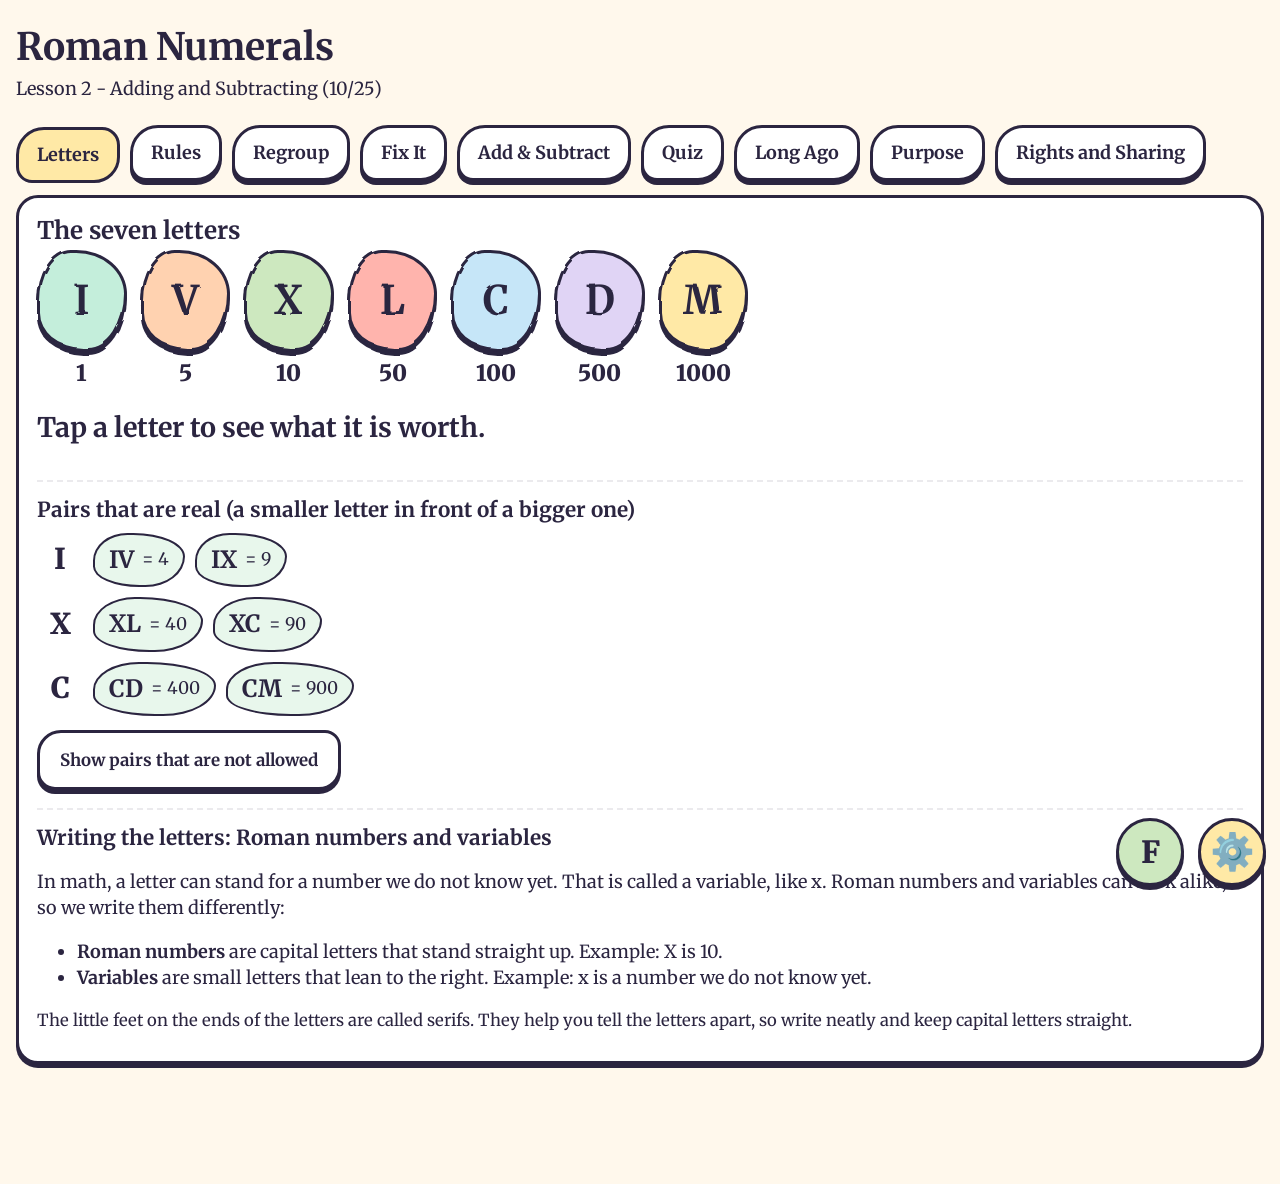
==== commit 1fdc91fe: "Move the tab sound to the Felix pages; sounds off by default The main site no longer plays a tone wh" ====
--- a/index.html
+++ b/index.html
@@ -391,6 +391,7 @@
 
         <article class="rule-card wide">
           <div class="all-tabs">
+            <h2>Site index</h2>
             <h3>Letters (Tab I)</h3>
             <p>The seven letters with their values in words. Pairs that exist are shown straight away; More shows pairs that never exist.</p>
             <h3>Rules (Tab II)</h3>
@@ -410,6 +411,8 @@
             <p>This page: why the site exists, the questions for the learner, and the note for parents.</p>
             <h3>Rights and Sharing (Tab IX)</h3>
             <p>Who made the site and who holds its rights.</p>
+            <h3>Felix (F, bottom right)</h3>
+            <p>F stands for Felix. It is a simpler, more graphical version of this site for a younger child.</p>
             <h3>Tabs (triple-line menu, bottom right)</h3>
             <p>Tap the menu to show the tabs, then tap one to open it.</p>
             <h3>Settings (gear, bottom right)</h3>
@@ -490,12 +493,37 @@
       <label class="toggle"><input type="checkbox" id="opt-bigtiles"> Bigger tiles</label>
       <label class="toggle"><input type="checkbox" id="opt-one"> Show only the current step</label>
       <h4>Help</h4>
-      <label class="toggle"><input type="checkbox" id="opt-sound" checked> Sounds</label>
+      <label class="toggle"><input type="checkbox" id="opt-sound"> Sounds</label>
       <label class="toggle"><input type="checkbox" id="opt-pictures" checked> Pictures on steps</label>
       <label class="toggle"><input type="checkbox" id="opt-errors"> Show errors</label>
       <button class="big-btn" id="forget">Forget my mistakes</button>
       <p class="note" id="forget-note" aria-live="polite"></p>
     </details>
+    <details class="more-options version-log">
+      <summary>Version log</summary>
+      <ol>
+        <li>Regrouping starts on the right: small letters are traded first, then the bigger ones. Pairs and subtraction work from the right too.</li>
+        <li>Felix's page round eight: rods to ninety-nine, binary in bits, all three systems on the stairs.</li>
+        <li>Felix's page round seven: Maya and China controls, halve and double rows, rods from one to ten.</li>
+        <li>Felix's page round six: three staircases on one log scale.</li>
+        <li>Felix's page round five: shake on a log scale, with a sensitivity setting.</li>
+        <li>Felix's page round four: shake pieces that float and bump, a clock you drag, and no double-tap zoom on buttons.</li>
+        <li>Felix's page round three: title, spiral, steps, shake, rods, and five new tabs.</li>
+        <li>Felix's page added, reached by the F button next to the gear.</li>
+        <li>Jimmy's eleventh round: the Purpose tab first, dice and chili for Add &amp; Subtract, and record and play back.</li>
+        <li>Jimmy's tenth round: step one shown first with a prompt to think, and random equations with two or three numerals.</li>
+        <li>Jimmy's ninth round: regrouping on one equation line.</li>
+        <li>Jimmy's eighth round: each row shows the full equation, with the working underneath.</li>
+        <li>Jimmy's seventh round: a counting board for Add &amp; Subtract, and the Regroup tab.</li>
+        <li>Jimmy's sixth round: step captions give the value, and the sum sits in a working window.</li>
+        <li>Jimmy's fifth round: one line for the sum, Rules wording, and the pairs that exist.</li>
+        <li>Jimmy's fourth round: Fix It changes only the smallest part that must change.</li>
+        <li>Jimmy's third round: four looks, and the tabs as they are now.</li>
+        <li>A wording pass for a second grader, across all tabs.</li>
+        <li>The first version, built from the first round of questions.</li>
+      </ol>
+      <p class="note">Taken from the dated rounds in schematic.md.</p>
+    </details>
     <button class="big-btn ghost" id="drawer-close">Close</button>
   </div>
 
--- a/base.css
+++ b/base.css
@@ -737,12 +737,17 @@
 /* Settings: less-used options sit under a disclosure, so the first groups stay short */
 .big-btn[hidden] { display: none; }
 
+/* Settings: less-used options sit under a disclosure, so the first groups stay short */
+.more-options { margin: 10px 0 6px; }
+.more-options > summary { cursor: pointer; min-height: 44px; display: flex; align-items: center; font-weight: bold; }
+
 /* Purpose tab: lists and headings for the lesson, the learner's questions and the parents' note */
 #tab-purpose h2 { margin: 0 0 8px; font-size: 1.25em; }
 #tab-purpose .purpose-list, #tab-purpose .think-list { padding-left: 1.4em; margin: 8px 0; }
 #tab-purpose .purpose-list li, #tab-purpose .think-list li { margin: 6px 0; font-size: 1.05em; }
 #tab-purpose .all-tabs h3 { margin: 16px 0 4px; font-size: 1.05em; }
 #tab-purpose .all-tabs p { margin: 0 0 6px; }
+#tab-purpose .all-tabs h2 { margin: 0 0 8px; font-size: 1.25em; }
 
 /* Add & Subtract: the dice (easy) and the chili (harder), side by side */
 .random-pair { display: flex; gap: 10px; align-items: stretch; }
@@ -862,3 +867,14 @@
 .legend .sw.roman { border-color: #2e86c1; }
 .legend .sw.arabic { border-color: #27ae60; }
 .legend .sw.binary { border-color: #8e44ad; }
+
+/* Wide screens (iPad landscape and larger): the tabs show across the top, the menu button goes,
+   and F and the gear sit where they were */
+@media (min-width: 1024px) {
+  .tabs.drawer { position: static; width: auto; max-width: var(--page-width, none); max-height: none; overflow: visible; margin: 0 auto; padding: 8px var(--gutter, 16px) 14px; background: none; border: 0; box-shadow: none; z-index: auto; }
+  #tabs[hidden] { display: flex; }
+  .corner-row .menu-btn { display: none; }
+  .corner-row { display: contents; }
+  .corner-row .corner-btn { position: fixed; right: 96px; bottom: 14px; }
+  .corner-row .gear { position: fixed; right: 14px; bottom: 14px; }
+}
